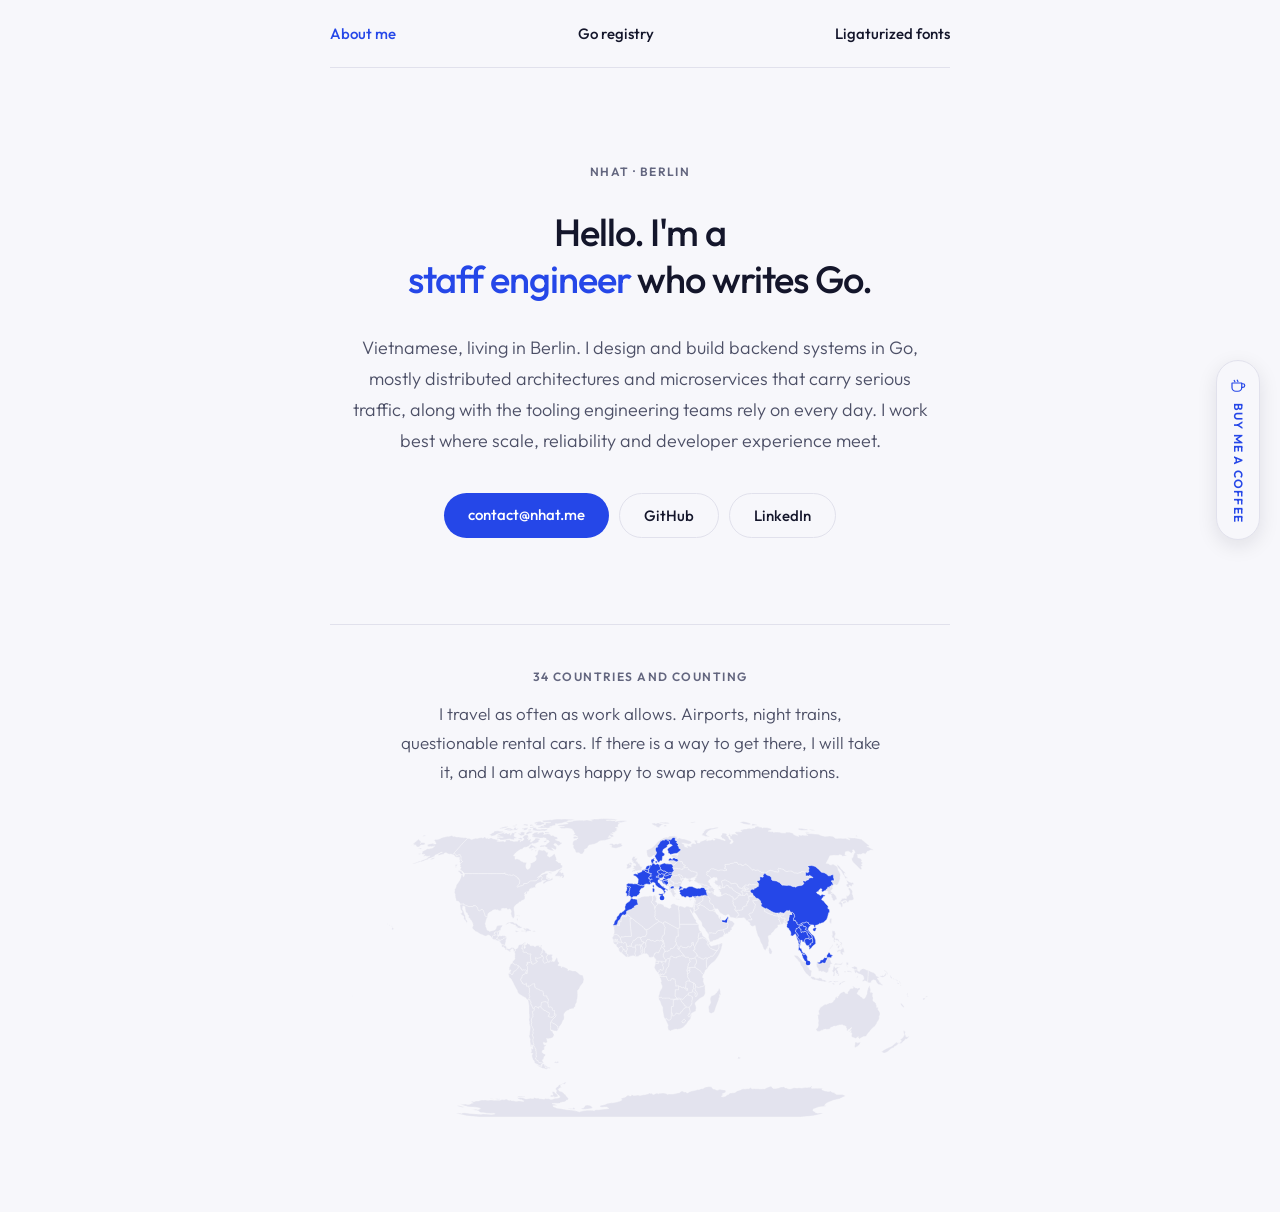
==== index.html @ 7a5fd6e1 "Add fav icon" ====
<!DOCTYPE html>
<html lang="en">
<head>
<meta charset="utf-8">
<title>Nhat</title>
<meta name="viewport" content="width=device-width, initial-scale=1">
<link rel="icon" type="image/png" sizes="32x32" href="images/favicon-32.png">
<link rel="apple-touch-icon" sizes="180x180" href="images/apple-touch-icon.png">
<link rel="preconnect" href="https://fonts.googleapis.com">
<link rel="preconnect" href="https://fonts.gstatic.com" crossorigin>
<link rel="stylesheet" href="https://fonts.googleapis.com/css2?family=Outfit:wght@300;400;500;600;700&display=swap">
<style>
  :root {
    --bg: #F7F7FB; --ink: #14162B; --body: #4C4F66; --mute: #63667F;
    --line: #E1E1EC; --btn: #2547E8; --btn-ink: #FFFFFF; --accent: #2547E8;
  }
  @media (prefers-color-scheme: dark) {
    :root {
      --bg: #0E0F1A; --ink: #EEEEF6; --body: #A2A5BC; --mute: #8A8DA6;
      --line: #22243A; --btn: #8AA8FF; --btn-ink: #0E0F1A; --accent: #8AA8FF;
    }
  }
  .coffee-rail { display: flex; }
  .coffee-inline { display: none; }
  @media (max-width: 760px) {
    .coffee-rail { display: none; }
    .coffee-inline { display: inline-flex; }
  }
  body { margin: 0; background: var(--bg); font-family: 'Outfit', system-ui, sans-serif; -webkit-font-smoothing: antialiased; }
  a { color: var(--ink); text-decoration: none; }
  a:hover { opacity: .7; }
</style>
</head>
<body>

<div style="background:var(--bg); color:var(--ink); min-height:100vh; padding:0 28px">

  <a class="coffee-rail" href="https://donate.nhat.me" target="_blank" rel="noopener noreferrer" style="position:fixed; right:20px; top:50%; transform:translateY(-50%); z-index:30; flex-direction:column; align-items:center; gap:8px; padding:16px 12px; border-radius:999px; background:var(--bg); border:1px solid var(--line); box-shadow:0 6px 20px rgba(20,22,43,.10); font-size:12px; font-weight:600; letter-spacing:0.1em; text-transform:uppercase; color:var(--accent)">
    <svg viewBox="0 0 24 24" width="18" height="18" fill="none" stroke="currentColor" stroke-width="1.6" stroke-linecap="round" stroke-linejoin="round" aria-hidden="true">
      <path d="M4 8h13v6a5 5 0 0 1-5 5H9a5 5 0 0 1-5-5V8Z"></path>
      <path d="M17 9h1.6a2.4 2.4 0 0 1 0 4.8H17"></path>
      <path d="M7 4.5c0 .8.8 1 .8 1.8"></path>
      <path d="M11 4c0 .9.9 1.2.9 2.1"></path>
    </svg>
    <span style="writing-mode:vertical-rl">Buy me a coffee</span>
  </a>

  <nav style="max-width:620px; margin:0 auto; display:flex; align-items:center; justify-content:space-between; gap:20px; padding:24px 0; border-bottom:1px solid var(--line); font-size:15px; font-weight:500">
    <a href="/" style="color:var(--accent)">About me</a>
    <a href="https://go.nhat.io">Go registry</a>
    <a href="https://fonts.nhat.io">Ligaturized fonts</a>
  </nav>

  <div style="width:100%; max-width:620px; margin:0 auto; padding:96px 0 88px; display:flex; flex-direction:column; align-items:center; text-align:center; gap:30px">

    <span style="font-size:12px; font-weight:600; letter-spacing:0.12em; text-transform:uppercase; color:var(--mute)">Nhat · Berlin</span>

    <h1 style="margin:0; max-width:22ch; font-size:38px; font-weight:500; line-height:1.24; letter-spacing:-0.028em; text-wrap:balance">Hello. I'm a <span style="white-space:nowrap; color:var(--accent)">staff engineer</span> who writes Go.</h1>

    <p style="margin:0; max-width:48ch; font-size:18px; font-weight:300; line-height:1.72; color:var(--body); text-wrap:pretty">Vietnamese, living in Berlin. I design and build backend systems in Go, mostly distributed architectures and microservices that carry serious traffic, along with the tooling engineering teams rely on every day. I work best where scale, reliability and developer experience meet.</p>


    <div style="display:flex; flex-wrap:wrap; justify-content:center; gap:10px; padding-top:6px">
      <a href="mailto:contact@nhat.me" style="padding:12px 24px; border-radius:999px; background:var(--btn); color:var(--btn-ink); font-size:15px; font-weight:500">contact@nhat.me</a>
      <a href="https://github.com/nhatthm" style="padding:12px 24px; border-radius:999px; border:1px solid var(--line); font-size:15px; font-weight:500">GitHub</a>
      <a href="https://linkedin.com/in/nhatthm" style="padding:12px 24px; border-radius:999px; border:1px solid var(--line); font-size:15px; font-weight:500">LinkedIn</a>
      <a class="coffee-inline" href="https://donate.nhat.me" target="_blank" rel="noopener noreferrer" style="align-items:center; padding:12px 24px; border-radius:999px; border:1px solid var(--line); font-size:15px; font-weight:500; color:var(--accent)">Buy me a coffee</a>
    </div>

    <div style="width:100%; display:flex; flex-direction:column; align-items:center; gap:16px; margin-top:56px; padding-top:44px; border-top:1px solid var(--line)">
      <span style="font-size:12px; font-weight:600; letter-spacing:0.12em; text-transform:uppercase; color:var(--mute)">34 countries and counting</span>
      <p style="margin:0; max-width:44ch; font-size:17px; font-weight:300; line-height:1.7; color:var(--body); text-wrap:pretty">I travel as often as work allows. Airports, night trains, questionable rental cars. If there is a way to get there, I will take it, and I am always happy to swap recommendations.</p>
      <div class="map" style="width:100%; margin-top:4px">
        <img src="images/travel-map.svg" alt="World map highlighting 34 countries visited" style="width:100%; height:auto; display:block">
      </div>
    </div>

  </div>
</div>
</body>
</html>
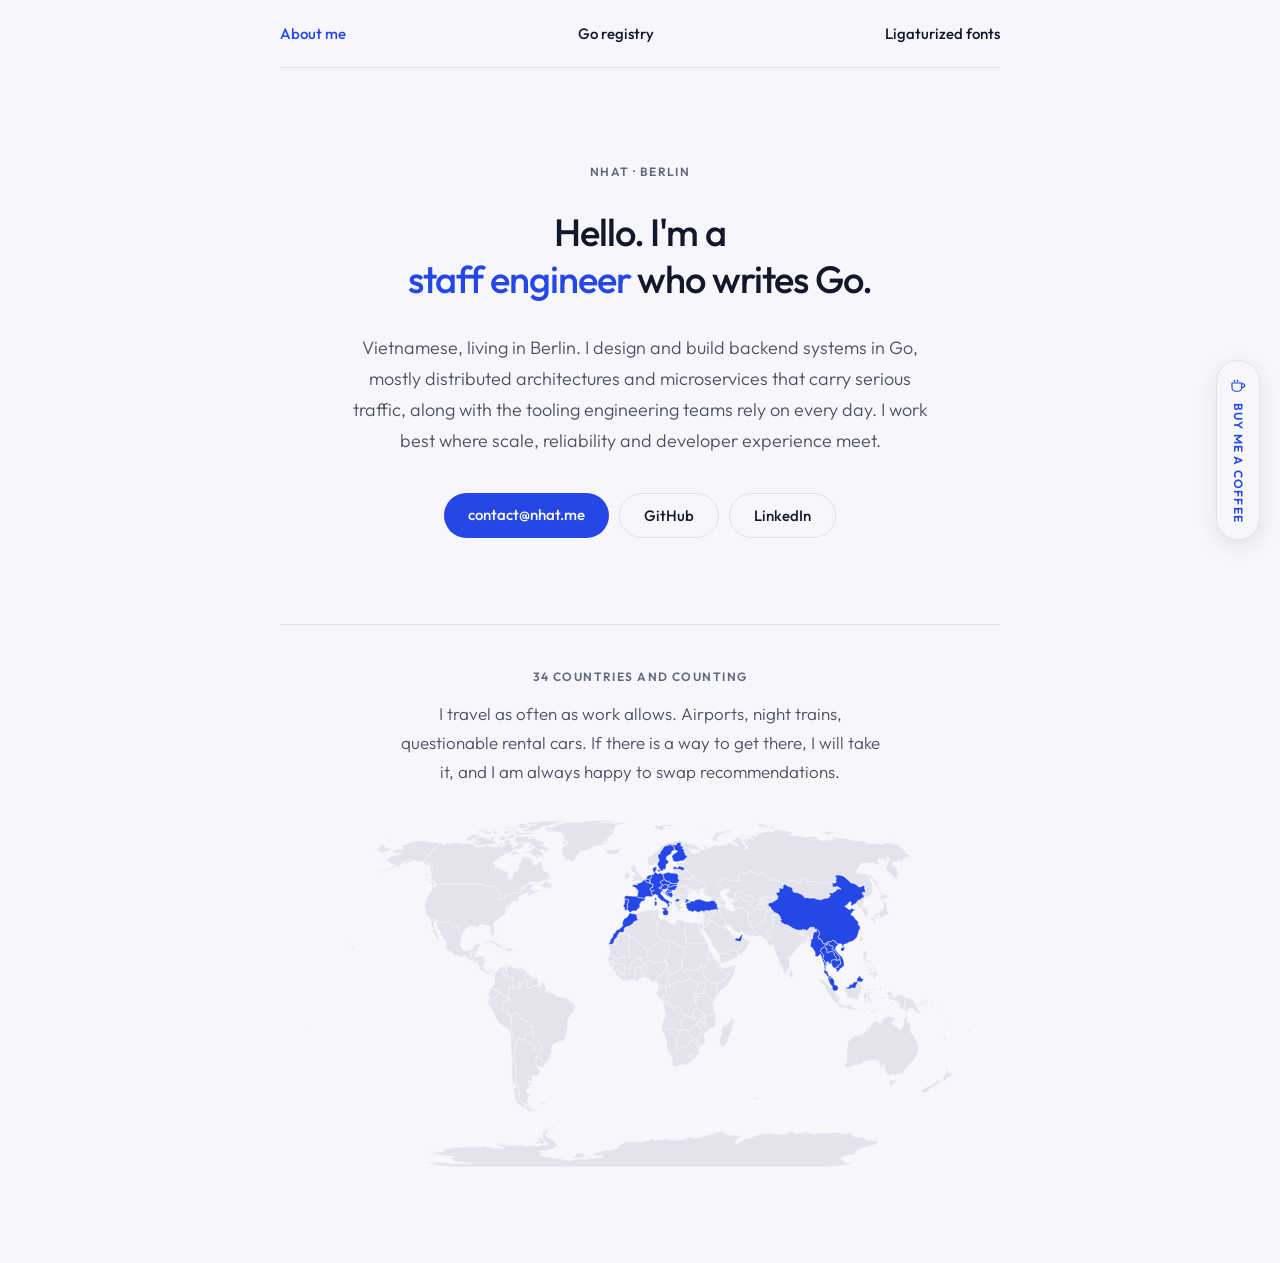
==== commit 29a3de4f: "Fix page size" ====
--- a/index.html
+++ b/index.html
@@ -26,6 +26,7 @@
     .coffee-rail { display: none; }
     .coffee-inline { display: inline-flex; }
   }
+  html, body { overflow-x: hidden; }
   body { margin: 0; background: var(--bg); font-family: 'Outfit', system-ui, sans-serif; -webkit-font-smoothing: antialiased; }
   a { color: var(--ink); text-decoration: none; }
   a:hover { opacity: .7; }
@@ -45,13 +46,13 @@
     <span style="writing-mode:vertical-rl">Buy me a coffee</span>
   </a>
 
-  <nav style="max-width:620px; margin:0 auto; display:flex; align-items:center; justify-content:space-between; gap:20px; padding:24px 0; border-bottom:1px solid var(--line); font-size:15px; font-weight:500">
+  <nav style="max-width:720px; margin:0 auto; display:flex; align-items:center; justify-content:space-between; gap:20px; padding:24px 0; border-bottom:1px solid var(--line); font-size:15px; font-weight:500">
     <a href="/" style="color:var(--accent)">About me</a>
     <a href="https://go.nhat.io">Go registry</a>
     <a href="https://fonts.nhat.io">Ligaturized fonts</a>
   </nav>
 
-  <div style="width:100%; max-width:620px; margin:0 auto; padding:96px 0 88px; display:flex; flex-direction:column; align-items:center; text-align:center; gap:30px">
+  <div style="width:100%; max-width:720px; margin:0 auto; padding:96px 0 88px; display:flex; flex-direction:column; align-items:center; text-align:center; gap:30px">
 
     <span style="font-size:12px; font-weight:600; letter-spacing:0.12em; text-transform:uppercase; color:var(--mute)">Nhat · Berlin</span>
 
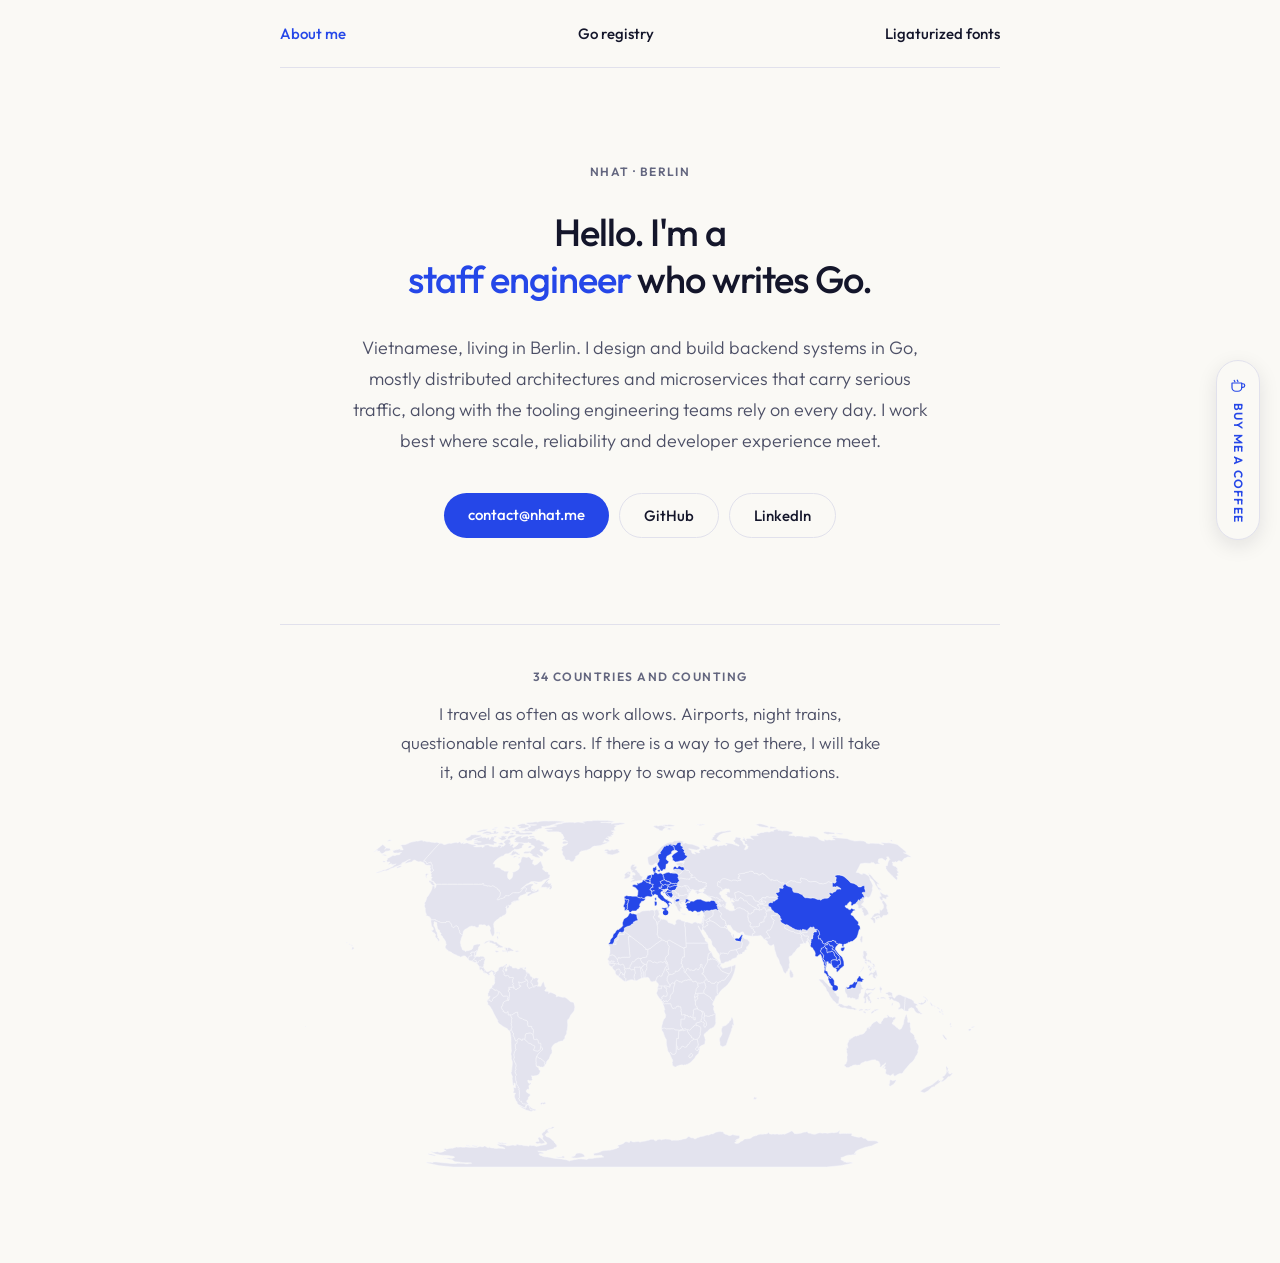
==== commit 5a71eb41: "Update background color" ====
--- a/index.html
+++ b/index.html
@@ -11,12 +11,12 @@
 <link rel="stylesheet" href="https://fonts.googleapis.com/css2?family=Outfit:wght@300;400;500;600;700&display=swap">
 <style>
   :root {
-    --bg: #F7F7FB; --ink: #14162B; --body: #4C4F66; --mute: #63667F;
+    --bg: #FAF9F5; --ink: #14162B; --body: #4C4F66; --mute: #63667F;
     --line: #E1E1EC; --btn: #2547E8; --btn-ink: #FFFFFF; --accent: #2547E8;
   }
   @media (prefers-color-scheme: dark) {
     :root {
-      --bg: #0E0F1A; --ink: #EEEEF6; --body: #A2A5BC; --mute: #8A8DA6;
+      --bg: #121218; --ink: #EEEEF6; --body: #A2A5BC; --mute: #8A8DA6;
       --line: #22243A; --btn: #8AA8FF; --btn-ink: #0E0F1A; --accent: #8AA8FF;
     }
   }
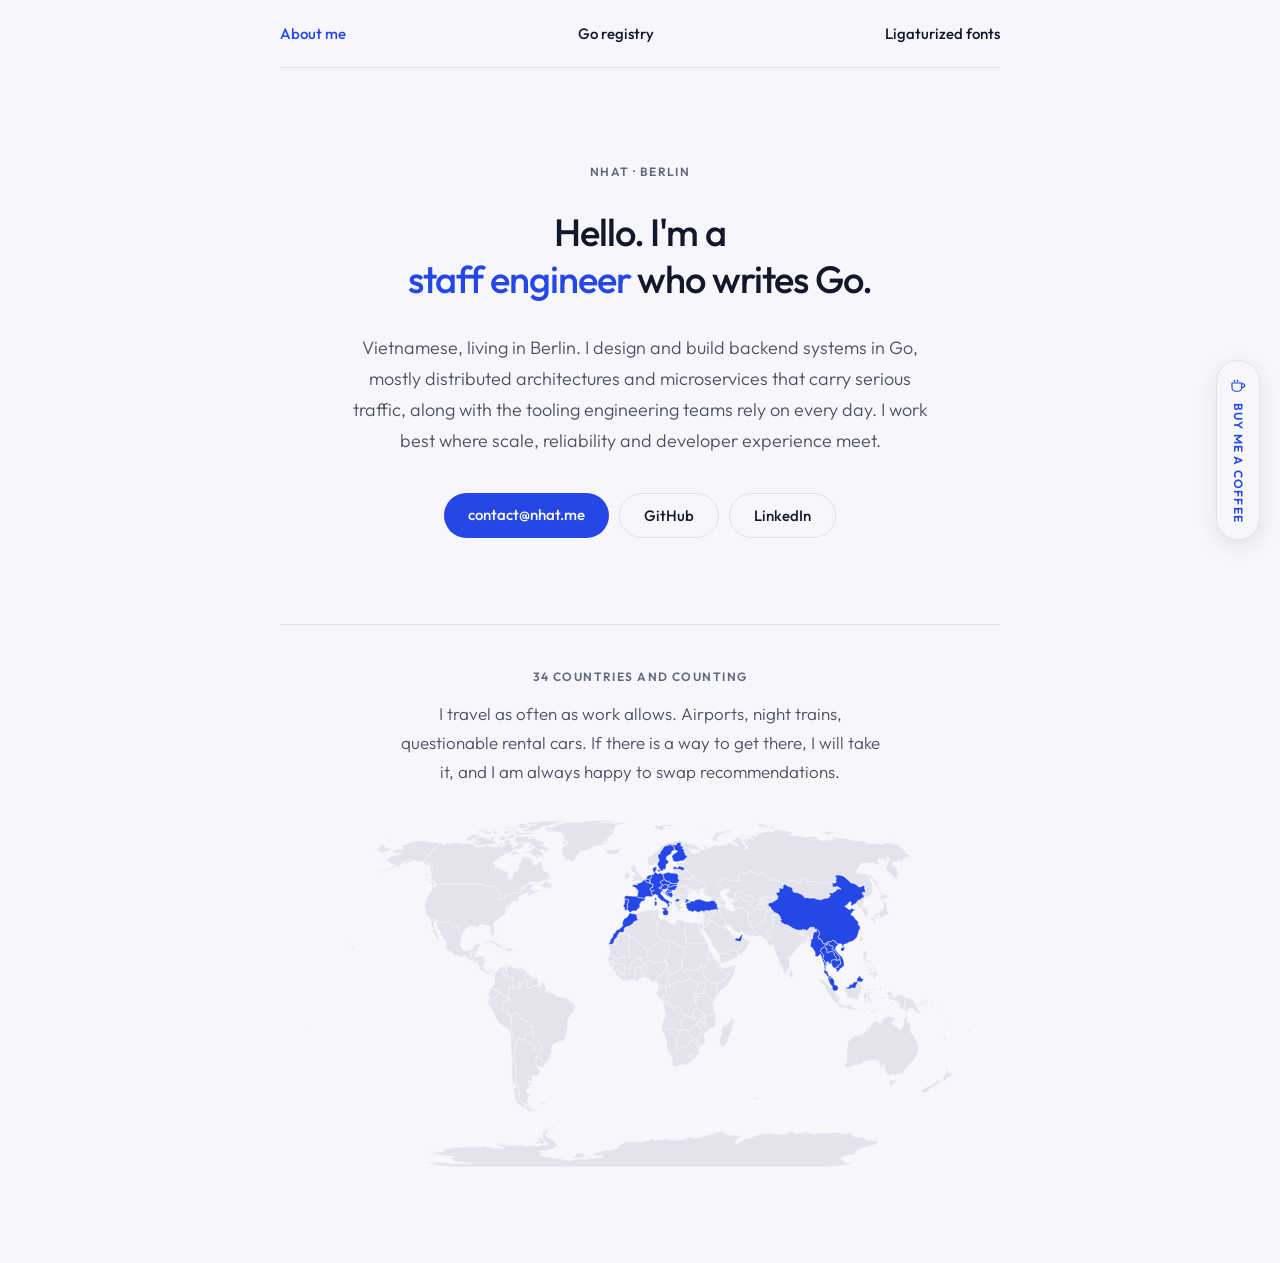
==== commit 3f098d0d: "Fix background color" ====
--- a/index.html
+++ b/index.html
@@ -11,12 +11,12 @@
 <link rel="stylesheet" href="https://fonts.googleapis.com/css2?family=Outfit:wght@300;400;500;600;700&display=swap">
 <style>
   :root {
-    --bg: #FAF9F5; --ink: #14162B; --body: #4C4F66; --mute: #63667F;
+    --bg: #F7F7FB; --ink: #14162B; --body: #4C4F66; --mute: #63667F;
     --line: #E1E1EC; --btn: #2547E8; --btn-ink: #FFFFFF; --accent: #2547E8;
   }
   @media (prefers-color-scheme: dark) {
     :root {
-      --bg: #121218; --ink: #EEEEF6; --body: #A2A5BC; --mute: #8A8DA6;
+      --bg: #0E0F1A; --ink: #EEEEF6; --body: #A2A5BC; --mute: #8A8DA6;
       --line: #22243A; --btn: #8AA8FF; --btn-ink: #0E0F1A; --accent: #8AA8FF;
     }
   }
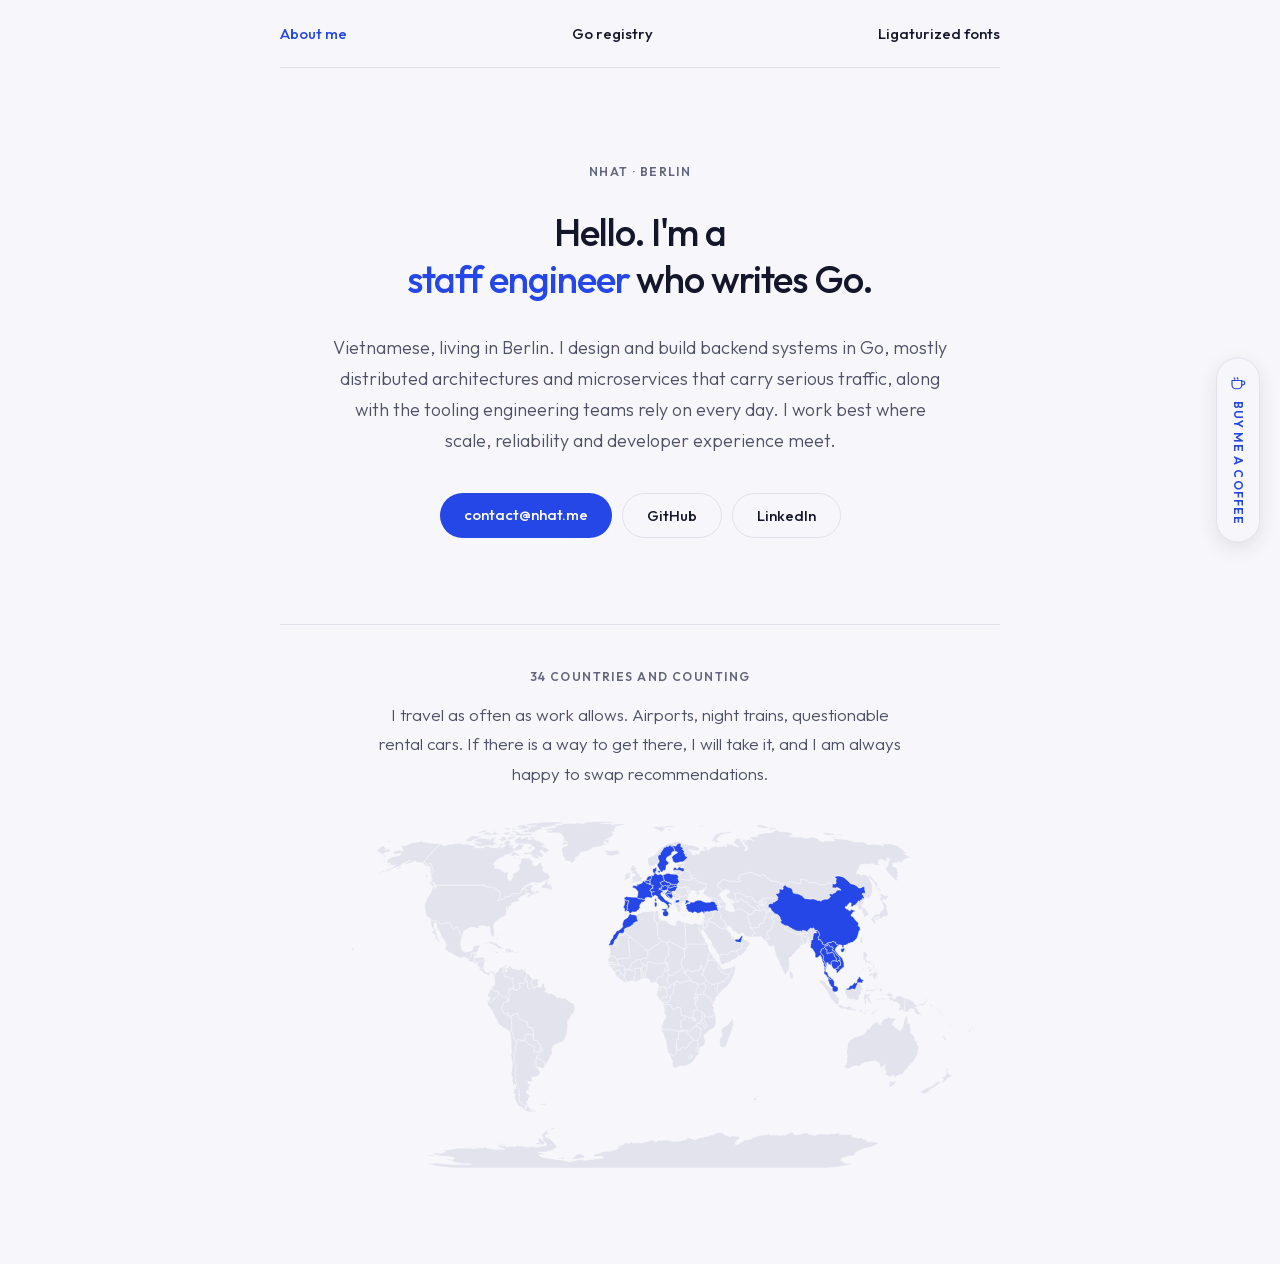
==== commit 4ed5eeae: "Fix flickering page" ====
--- a/index.html
+++ b/index.html
@@ -6,73 +6,44 @@
 <meta name="viewport" content="width=device-width, initial-scale=1">
 <link rel="icon" type="image/png" sizes="32x32" href="images/favicon-32.png">
 <link rel="apple-touch-icon" sizes="180x180" href="images/apple-touch-icon.png">
-<link rel="preconnect" href="https://fonts.googleapis.com">
-<link rel="preconnect" href="https://fonts.gstatic.com" crossorigin>
-<link rel="stylesheet" href="https://fonts.googleapis.com/css2?family=Outfit:wght@300;400;500;600;700&display=swap">
-<style>
-  :root {
-    --bg: #F7F7FB; --ink: #14162B; --body: #4C4F66; --mute: #63667F;
-    --line: #E1E1EC; --btn: #2547E8; --btn-ink: #FFFFFF; --accent: #2547E8;
-  }
-  @media (prefers-color-scheme: dark) {
-    :root {
-      --bg: #0E0F1A; --ink: #EEEEF6; --body: #A2A5BC; --mute: #8A8DA6;
-      --line: #22243A; --btn: #8AA8FF; --btn-ink: #0E0F1A; --accent: #8AA8FF;
-    }
-  }
-  .coffee-rail { display: flex; }
-  .coffee-inline { display: none; }
-  @media (max-width: 760px) {
-    .coffee-rail { display: none; }
-    .coffee-inline { display: inline-flex; }
-  }
-  html, body { overflow-x: hidden; }
-  body { margin: 0; background: var(--bg); font-family: 'Outfit', system-ui, sans-serif; -webkit-font-smoothing: antialiased; }
-  a { color: var(--ink); text-decoration: none; }
-  a:hover { opacity: .7; }
-</style>
+<link rel="preload" as="font" type="font/woff2" href="fonts/outfit.woff2?v=1" crossorigin>
+<link rel="stylesheet" href="css/style.min.css?v=1">
 </head>
 <body>
 
-<div style="background:var(--bg); color:var(--ink); min-height:100vh; padding:0 28px">
+<div class="page">
 
-  <a class="coffee-rail" href="https://donate.nhat.me" target="_blank" rel="noopener noreferrer" style="position:fixed; right:20px; top:50%; transform:translateY(-50%); z-index:30; flex-direction:column; align-items:center; gap:8px; padding:16px 12px; border-radius:999px; background:var(--bg); border:1px solid var(--line); box-shadow:0 6px 20px rgba(20,22,43,.10); font-size:12px; font-weight:600; letter-spacing:0.1em; text-transform:uppercase; color:var(--accent)">
-    <svg viewBox="0 0 24 24" width="18" height="18" fill="none" stroke="currentColor" stroke-width="1.6" stroke-linecap="round" stroke-linejoin="round" aria-hidden="true">
-      <path d="M4 8h13v6a5 5 0 0 1-5 5H9a5 5 0 0 1-5-5V8Z"></path>
-      <path d="M17 9h1.6a2.4 2.4 0 0 1 0 4.8H17"></path>
-      <path d="M7 4.5c0 .8.8 1 .8 1.8"></path>
-      <path d="M11 4c0 .9.9 1.2.9 2.1"></path>
-    </svg>
+  <a class="coffee-rail" href="https://donate.nhat.me" target="_blank" rel="noopener noreferrer">
+    <img src="images/coffee-mug.svg" width="18" height="18" alt="">
     <span style="writing-mode:vertical-rl">Buy me a coffee</span>
   </a>
 
-  <nav style="max-width:720px; margin:0 auto; display:flex; align-items:center; justify-content:space-between; gap:20px; padding:24px 0; border-bottom:1px solid var(--line); font-size:15px; font-weight:500">
-    <a href="/" style="color:var(--accent)">About me</a>
+  <nav>
+    <a href="/" class="nav-active">About me</a>
     <a href="https://go.nhat.io">Go registry</a>
     <a href="https://fonts.nhat.io">Ligaturized fonts</a>
   </nav>
 
-  <div style="width:100%; max-width:720px; margin:0 auto; padding:96px 0 88px; display:flex; flex-direction:column; align-items:center; text-align:center; gap:30px">
+  <div class="hero">
 
-    <span style="font-size:12px; font-weight:600; letter-spacing:0.12em; text-transform:uppercase; color:var(--mute)">Nhat · Berlin</span>
+    <span class="eyebrow">Nhat · Berlin</span>
 
-    <h1 style="margin:0; max-width:22ch; font-size:38px; font-weight:500; line-height:1.24; letter-spacing:-0.028em; text-wrap:balance">Hello. I'm a <span style="white-space:nowrap; color:var(--accent)">staff engineer</span> who writes Go.</h1>
+    <h1 class="hero-title">Hello. I'm a <span class="accent-text">staff engineer</span> who writes Go.</h1>
 
-    <p style="margin:0; max-width:48ch; font-size:18px; font-weight:300; line-height:1.72; color:var(--body); text-wrap:pretty">Vietnamese, living in Berlin. I design and build backend systems in Go, mostly distributed architectures and microservices that carry serious traffic, along with the tooling engineering teams rely on every day. I work best where scale, reliability and developer experience meet.</p>
+    <p class="hero-lede">Vietnamese, living in Berlin. I design and build backend systems in Go, mostly distributed architectures and microservices that carry serious traffic, along with the tooling engineering teams rely on every day. I work best where scale, reliability and developer experience meet.</p>
 
-
-    <div style="display:flex; flex-wrap:wrap; justify-content:center; gap:10px; padding-top:6px">
-      <a href="mailto:contact@nhat.me" style="padding:12px 24px; border-radius:999px; background:var(--btn); color:var(--btn-ink); font-size:15px; font-weight:500">contact@nhat.me</a>
-      <a href="https://github.com/nhatthm" style="padding:12px 24px; border-radius:999px; border:1px solid var(--line); font-size:15px; font-weight:500">GitHub</a>
-      <a href="https://linkedin.com/in/nhatthm" style="padding:12px 24px; border-radius:999px; border:1px solid var(--line); font-size:15px; font-weight:500">LinkedIn</a>
-      <a class="coffee-inline" href="https://donate.nhat.me" target="_blank" rel="noopener noreferrer" style="align-items:center; padding:12px 24px; border-radius:999px; border:1px solid var(--line); font-size:15px; font-weight:500; color:var(--accent)">Buy me a coffee</a>
+    <div class="hero-actions">
+      <a href="mailto:contact@nhat.me" class="btn-solid">contact@nhat.me</a>
+      <a href="https://github.com/nhatthm" class="btn-outline">GitHub</a>
+      <a href="https://linkedin.com/in/nhatthm" class="btn-outline">LinkedIn</a>
+      <a class="btn-outline accent coffee-inline" href="https://donate.nhat.me" target="_blank" rel="noopener noreferrer">Buy me a coffee</a>
     </div>
 
-    <div style="width:100%; display:flex; flex-direction:column; align-items:center; gap:16px; margin-top:56px; padding-top:44px; border-top:1px solid var(--line)">
-      <span style="font-size:12px; font-weight:600; letter-spacing:0.12em; text-transform:uppercase; color:var(--mute)">34 countries and counting</span>
-      <p style="margin:0; max-width:44ch; font-size:17px; font-weight:300; line-height:1.7; color:var(--body); text-wrap:pretty">I travel as often as work allows. Airports, night trains, questionable rental cars. If there is a way to get there, I will take it, and I am always happy to swap recommendations.</p>
-      <div class="map" style="width:100%; margin-top:4px">
-        <img src="images/travel-map.svg" alt="World map highlighting 34 countries visited" style="width:100%; height:auto; display:block">
+    <div class="divider-section">
+      <span class="eyebrow">34 countries and counting</span>
+      <p class="hero-lede" style="max-width:540px; font-size:17px">I travel as often as work allows. Airports, night trains, questionable rental cars. If there is a way to get there, I will take it, and I am always happy to swap recommendations.</p>
+      <div class="map">
+        <img src="images/travel-map.svg" alt="World map highlighting 34 countries visited">
       </div>
     </div>
 
--- a/css/style.min.css
+++ b/css/style.min.css
@@ -0,0 +1 @@
+:root{--bg:#F7F7FB;--ink:#14162B;--body:#4C4F66;--mute:#63667F;--line:#E1E1EC;--btn:#2547E8;--btn-ink:#FFFFFF;--accent:#2547E8;--card:#FFFFFF;--code:#14162B;--code-ink:#EEEEF6;--hover:rgba(37,71,232,.045);--warn:#B4361D;--warn-line:rgba(180,54,29,.30);--ghost:#FFFFFF;--ghost-shadow:rgba(20,22,43,.16);--spark:#2547E8}@media (prefers-color-scheme:dark){:root{--bg:#0E0F1A;--ink:#EEEEF6;--body:#A2A5BC;--mute:#8A8DA6;--line:#22243A;--btn:#8AA8FF;--btn-ink:#0E0F1A;--accent:#8AA8FF;--card:#14162B;--code:#191B2E;--code-ink:#EEEEF6;--hover:rgba(138,168,255,.07);--warn:#FF9E86;--warn-line:rgba(255,158,134,.32);--ghost:#F1F2FA;--ghost-shadow:rgba(0,0,0,.5);--spark:#8AA8FF}.gopher{filter:saturate(.92) brightness(.94)}}@font-face{font-family:Outfit;font-style:normal;font-weight:300 700;font-display:swap;src:url('../fonts/outfit.woff2?v=1') format('woff2-variations'),url('../fonts/outfit.woff2?v=1') format('woff2')}@font-face{font-family:'Fira Code';font-style:normal;font-weight:400 700;font-display:swap;src:url('../fonts/fira-code.woff2?v=1') format('woff2-variations'),url('../fonts/fira-code.woff2?v=1') format('woff2')}@font-face{font-family:'Outfit Fallback';src:local('Arial');ascent-override:100.18%;descent-override:26.05%;line-gap-override:0%;size-adjust:99.82%}*{box-sizing:border-box}body,html{overflow-x:hidden}body{margin:0;background:var(--bg);color:var(--ink);font-family:Outfit,'Outfit Fallback',system-ui,sans-serif;-webkit-font-smoothing:antialiased}a{color:var(--ink);text-decoration:none}a:hover{opacity:.7}input{font-family:inherit}input::placeholder{color:var(--mute);opacity:1}button{font-family:inherit;cursor:pointer}.page{background:var(--bg);color:var(--ink);min-height:100vh;padding:0 28px;display:flex;flex-direction:column}.coffee-rail{position:fixed;right:20px;top:50%;transform:translateY(-50%);z-index:30;display:flex;flex-direction:column;align-items:center;gap:8px;padding:16px 12px;border-radius:999px;background:var(--bg);border:1px solid var(--line);box-shadow:0 6px 20px rgba(20,22,43,.1);font-size:12px;font-weight:600;letter-spacing:.1em;text-transform:uppercase;color:var(--accent)}.coffee-inline{display:none}@media (max-width:900px){.coffee-rail{display:none}.coffee-inline{display:inline-flex}}nav{width:100%;max-width:720px;margin:0 auto;display:flex;align-items:center;justify-content:space-between;gap:20px;padding:24px 0;border-bottom:1px solid var(--line);font-size:15px;font-weight:500}.nav-active{color:var(--accent)}.mark-link{text-decoration:none;padding-bottom:1px;border-bottom:1px solid var(--line);transition:border-bottom-width .2s cubic-bezier(.4,0,.2,1),border-color .2s cubic-bezier(.4,0,.2,1)}.mark-link:hover{opacity:1;color:var(--accent);border-bottom:2px solid var(--accent)}.mark-link.on-mute:hover{color:var(--mute);border-bottom:2px solid var(--mute)}.eyebrow{font-size:12px;font-weight:600;letter-spacing:.12em;text-transform:uppercase;color:var(--mute)}.btn-solid{padding:12px 24px;border-radius:999px;background:var(--btn);color:var(--btn-ink);font-size:15px;font-weight:500}.btn-outline{padding:12px 24px;border-radius:999px;border:1px solid var(--line);font-size:15px;font-weight:500}.btn-outline.accent{color:var(--accent)}.hero{width:100%;max-width:720px;margin:0 auto;padding:96px 0 88px;display:flex;flex-direction:column;align-items:center;text-align:center;gap:30px}.hero-title{margin:0;max-width:550px;font-size:38px;font-weight:500;line-height:1.24;letter-spacing:-.028em;text-wrap:balance}.hero-title .accent-text{white-space:nowrap;color:var(--accent)}.hero-lede{margin:0;max-width:620px;font-size:18px;font-weight:300;line-height:1.72;color:var(--body);text-wrap:pretty}.hero-actions{display:flex;flex-wrap:wrap;justify-content:center;gap:10px;padding-top:6px}.divider-section{width:100%;display:flex;flex-direction:column;align-items:center;gap:16px;margin-top:56px;padding-top:44px;border-top:1px solid var(--line)}.map{width:100%;margin-top:4px}.map img{width:100%;height:auto;display:block}.wrap{width:100%;max-width:720px;margin:0 auto;padding:56px 0 80px;display:flex;flex-direction:column}.usage-bar{display:flex;align-items:center;gap:12px;background:var(--code);border-radius:16px;padding:18px 20px}.usage-code{flex:1;min-width:0;overflow-x:auto;font-family:ui-monospace,SFMono-Regular,Menlo,monospace;font-size:14.5px;line-height:1.5;color:var(--code-ink);white-space:nowrap}.usage-copy{flex:none;border:1px solid rgba(255,255,255,.18);background:0 0;color:var(--code-ink);font-size:12px;font-weight:600;letter-spacing:.08em;text-transform:uppercase;padding:8px 14px;border-radius:999px;transition:opacity .2s cubic-bezier(.4,0,.2,1)}.usage-copy:hover{opacity:.65}.specimen-box{display:flex;align-items:center;background:var(--code);border-radius:16px;padding:18px 20px;overflow-x:auto}.specimen{flex:none;font-family:'Fira Code',ui-monospace,SFMono-Regular,Menlo,monospace;font-variant-ligatures:contextual common-ligatures;font-feature-settings:'calt' 1,'liga' 1;font-size:22px;font-weight:400;line-height:1.3;white-space:nowrap;color:#abb2bf}.specimen-note{font-size:13.5px;font-weight:300;line-height:1.6;color:var(--mute);margin-top:10px;display:block}.list-head{margin-top:34px;display:flex;align-items:baseline;justify-content:space-between;gap:20px;flex-wrap:wrap}.list-count{font-size:12px;font-weight:600;letter-spacing:.12em;text-transform:uppercase;color:var(--mute)}.list-filter{flex:0 1 240px;background:0 0;border:none;border-bottom:1px solid var(--line);color:var(--ink);font-size:15px;font-weight:400;padding:6px 2px;outline:0;transition:border-color .2s cubic-bezier(.4,0,.2,1)}.list-filter:focus{border-bottom-color:var(--accent)}.list{display:flex;flex-direction:column}.row{display:grid;grid-template-columns:1fr auto;align-items:center;gap:24px;padding:13px 12px;margin:0 -12px;border-bottom:1px solid var(--line);border-radius:12px;transition:background-color .2s cubic-bezier(.4,0,.2,1)}.row:hover{background:var(--hover)}.row-main{min-width:0;display:flex;flex-direction:column;gap:4px}.row-title{display:flex;align-items:center;gap:8px;min-width:0}.row-name{font-size:16.5px;font-weight:500;line-height:1.35;letter-spacing:-.01em;overflow:hidden;text-overflow:ellipsis;white-space:nowrap}.row-badge{flex:none;font-size:11px;font-weight:600;letter-spacing:.08em;text-transform:uppercase;color:var(--warn);border:1px solid var(--warn-line);padding:2px 8px;border-radius:999px}.row-path{font-family:ui-monospace,SFMono-Regular,Menlo,monospace;font-size:13px;color:var(--mute);overflow:hidden;text-overflow:ellipsis;white-space:nowrap}.row-deprecated{font-size:13px;font-weight:400;line-height:1.5;color:var(--warn)}.row-deprecated code{font-family:ui-monospace,SFMono-Regular,Menlo,monospace}.row-meta{display:flex;align-items:center;gap:10px;flex-wrap:wrap;font-family:ui-monospace,SFMono-Regular,Menlo,monospace;font-size:12.5px;color:var(--mute)}.row-license{font-family:Outfit,'Outfit Fallback',system-ui,sans-serif;font-size:12px;font-weight:500;color:var(--mute);border:1px solid var(--line);padding:2px 9px;border-radius:999px;transition:color .2s cubic-bezier(.4,0,.2,1),border-color .2s cubic-bezier(.4,0,.2,1)}.row-license:hover{color:var(--accent);border-color:var(--accent);opacity:1}.row-end{display:flex;align-items:center;justify-content:flex-end;gap:8px}.row-copy{border:1px solid var(--line);background:0 0;color:var(--mute);font-family:ui-monospace,SFMono-Regular,Menlo,monospace;font-size:12.5px;font-weight:500;padding:6px 12px;border-radius:999px;transition:color .2s cubic-bezier(.4,0,.2,1),border-color .2s cubic-bezier(.4,0,.2,1)}.row-copy:hover{color:var(--accent);border-color:var(--accent)}.row-repo{display:flex;align-items:center;justify-content:center;width:32px;height:32px;border-radius:999px;border:1px solid var(--line);color:var(--mute)}.row-repo:hover{color:var(--accent);border-color:var(--accent);opacity:1}.row-download{display:flex;align-items:center;gap:7px;border:1px solid var(--line);color:var(--ink);font-size:13.5px;font-weight:500;padding:7px 15px;border-radius:999px;transition:color .2s cubic-bezier(.4,0,.2,1),border-color .2s cubic-bezier(.4,0,.2,1)}.row-download:hover{color:var(--accent);border-color:var(--accent);opacity:1}.row-chars{border:1px solid var(--line);color:var(--mute);font-family:ui-monospace,SFMono-Regular,Menlo,monospace;font-size:12.5px;font-weight:500;padding:7px 13px;border-radius:999px;transition:color .2s cubic-bezier(.4,0,.2,1),border-color .2s cubic-bezier(.4,0,.2,1)}.row-chars:hover{color:var(--accent);border-color:var(--accent);opacity:1}.empty{margin:34px 0 0;text-align:center;font-size:16px;font-weight:300;color:var(--mute);display:none}.contribute{margin-top:56px;display:flex;flex-direction:column;align-items:center;gap:18px;text-align:center}.contribute-label{font-size:12px;font-weight:600;letter-spacing:.12em;text-transform:uppercase;color:var(--mute)}.contribute-copy{margin:0;max-width:44ch;font-size:17px;font-weight:300;line-height:1.7;color:var(--body)}.contribute-actions{display:flex;flex-wrap:wrap;justify-content:center;gap:10px;padding-top:4px}.render-footer{margin-top:26px;font-size:13.5px;font-weight:300;color:var(--mute)}.note-card{margin-top:44px;background:var(--card);border:1px solid var(--line);border-radius:18px;padding:24px 26px;display:flex;flex-direction:column;gap:10px}.note-label{font-size:12px;font-weight:600;letter-spacing:.12em;text-transform:uppercase;color:var(--mute)}.note-copy{margin:0;font-size:15.5px;font-weight:300;line-height:1.7;color:var(--body)}.note-copy code{font-family:ui-monospace,SFMono-Regular,Menlo,monospace;font-size:14px;color:var(--ink);background:var(--hover);padding:2px 6px;border-radius:5px}.actions{margin-top:52px;display:flex;flex-direction:column;align-items:center;gap:18px;text-align:center}.actions-row{display:flex;flex-wrap:wrap;justify-content:center;gap:10px}.split{flex:1;min-height:0;width:100%;max-width:720px;margin:0 auto;display:grid;grid-template-columns:288px 1fr;align-items:center;gap:44px;padding:72px 0}.split-copy{display:flex;flex-direction:column;align-items:flex-start;gap:20px;min-width:0}.split-title{margin:0;font-size:52px;font-weight:600;line-height:1.05;letter-spacing:-.04em}.split-p{margin:0;max-width:38ch;font-size:18px;font-weight:300;line-height:1.7;color:var(--body)}.code-box{align-self:stretch;box-sizing:border-box;background:var(--code);border-radius:16px;padding:16px 20px}.code-box code{display:block;overflow-x:auto;font-family:ui-monospace,SFMono-Regular,Menlo,monospace;font-size:14.5px;line-height:1.5;color:var(--code-ink);white-space:nowrap}.ghost-panel{position:relative;width:288px;height:300px}.box__ghost{position:absolute;left:50%;top:46%;transform:translate(-50%,-50%);padding:15px 25px 25px}.box__ghost .symbol:first-child{opacity:.55;animation:shine 4s ease-in-out 3s infinite}.box__ghost .symbol:first-child:after,.box__ghost .symbol:first-child:before{content:"";width:12px;height:4px;background:var(--spark);position:absolute;border-radius:5px;bottom:65px;left:0}.box__ghost .symbol:first-child:before{transform:rotate(45deg)}.box__ghost .symbol:first-child:after{transform:rotate(-45deg)}.box__ghost .symbol:nth-child(2){position:absolute;left:-5px;top:30px;height:18px;width:18px;border:4px solid var(--spark);border-radius:50%;opacity:.55;animation:shine 4s ease-in-out 1.3s infinite}.box__ghost .symbol:nth-child(3){opacity:.55;animation:shine 3s ease-in-out .5s infinite}.box__ghost .symbol:nth-child(3):after,.box__ghost .symbol:nth-child(3):before{content:"";width:12px;height:4px;background:var(--spark);position:absolute;border-radius:5px;top:5px;left:40px}.box__ghost .symbol:nth-child(3):before{transform:rotate(90deg)}.box__ghost .symbol:nth-child(3):after{transform:rotate(180deg)}.box__ghost .symbol:nth-child(4){opacity:.55;animation:shine 6s ease-in-out 1.6s infinite}.box__ghost .symbol:nth-child(4):after,.box__ghost .symbol:nth-child(4):before{content:"";width:15px;height:4px;background:var(--spark);position:absolute;border-radius:5px;top:10px;right:30px}.box__ghost .symbol:nth-child(4):before{transform:rotate(45deg)}.box__ghost .symbol:nth-child(4):after{transform:rotate(-45deg)}.box__ghost .symbol:nth-child(5){position:absolute;right:5px;top:40px;height:12px;width:12px;border:3px solid var(--spark);border-radius:50%;opacity:.55;animation:shine 1.7s ease-in-out 7s infinite}.box__ghost .symbol:nth-child(6){opacity:.55;animation:shine 2s ease-in-out 6s infinite}.box__ghost .symbol:nth-child(6):after,.box__ghost .symbol:nth-child(6):before{content:"";width:15px;height:4px;background:var(--spark);position:absolute;border-radius:5px;bottom:65px;right:-5px}.box__ghost .symbol:nth-child(6):before{transform:rotate(90deg)}.box__ghost .symbol:nth-child(6):after{transform:rotate(180deg)}.box__ghost-container{background:var(--ghost);width:116px;height:116px;border-radius:116px 116px 0 0;position:relative;margin:0 auto;box-shadow:0 10px 30px rgba(20,22,43,.1);animation:upndown 3s ease-in-out infinite}.box__ghost-eyes{position:absolute;left:50%;top:45%;height:12px;width:70px;transform:translate(-50%,0)}.box__eye-left,.box__eye-right{width:13px;height:13px;background:var(--ink);border-radius:50%;margin:0 10px;position:absolute}.box__eye-left{left:0}.box__eye-right{right:0}.box__ghost-bottom{display:flex;position:absolute;top:100%;left:0;right:0}.box__ghost-bottom div{flex-grow:1;position:relative;top:-10px;height:20px;border-radius:100%;background-color:var(--ghost)}.box__ghost-bottom div:nth-child(2n){top:-12px;margin:0;border-top:15px solid var(--bg);background:0 0}.box__ghost-shadow{height:20px;box-shadow:0 50px 16px 4px var(--ghost-shadow);border-radius:50%;margin:0 auto;animation:smallnbig 3s ease-in-out infinite}@keyframes upndown{0%{transform:translateY(5px)}50%{transform:translateY(15px)}100%{transform:translateY(5px)}}@keyframes smallnbig{0%{width:90px}50%{width:100px}100%{width:90px}}@keyframes shine{0%{opacity:.5}25%{opacity:.18}50%{opacity:.5}100%{opacity:.5}}@media (prefers-reduced-motion:reduce){.box__ghost .symbol,.box__ghost-container,.box__ghost-shadow{animation:none!important}}@media (max-width:640px){.row{grid-template-columns:1fr!important;gap:6px!important}.row-end{justify-content:flex-start!important}}@media (max-width:680px){.split{grid-template-columns:1fr!important;grid-auto-rows:min-content;align-content:center;justify-items:center;gap:24px!important;padding:40px 0!important;text-align:center}.split-copy{align-items:center!important}.ghost-panel{width:240px!important;height:270px!important}}
